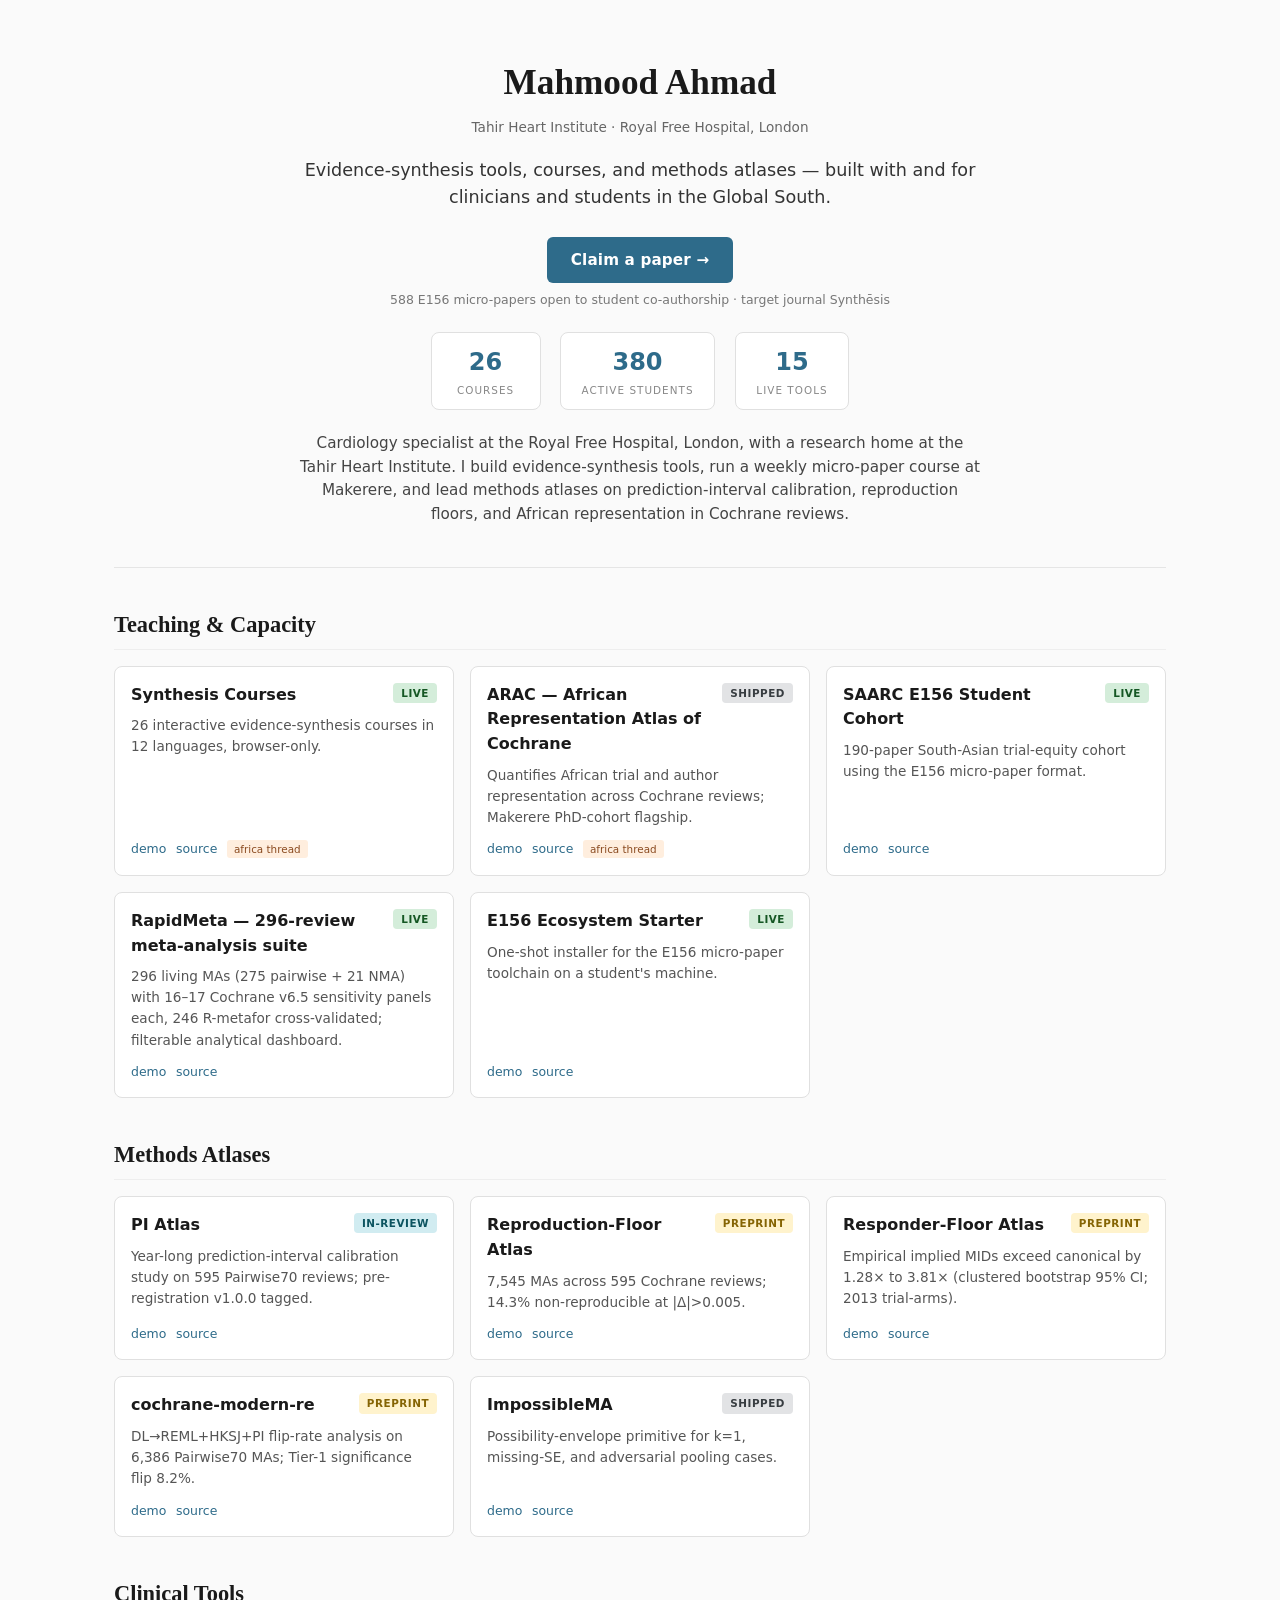
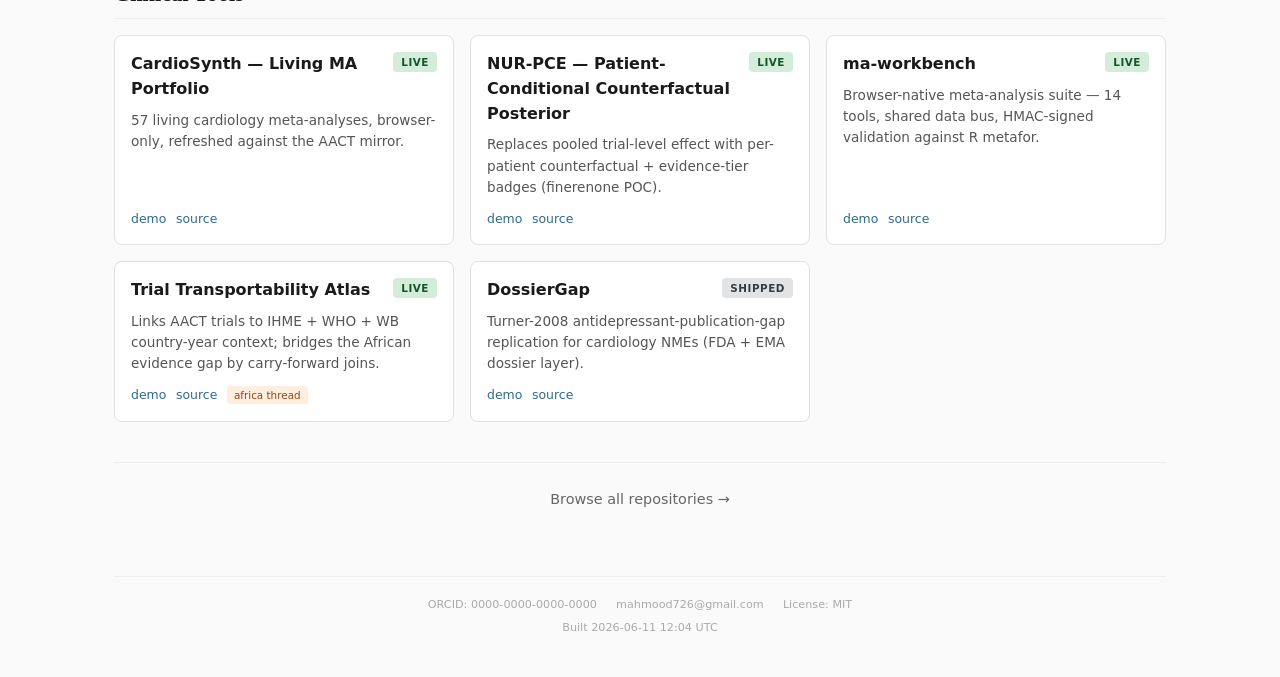
==== index.html @ eb9914f5 "build: regenerate index.html [skip ci]" ====
<!DOCTYPE html>
<html lang="en">
<head>
<meta charset="UTF-8">
<meta name="viewport" content="width=device-width,initial-scale=1">
<title>Mahmood Ahmad — Evidence Synthesis</title>
<meta property="og:title" content="Mahmood Ahmad — Evidence Synthesis">
<meta property="og:description" content="Evidence-synthesis tools, courses, and methods atlases — built with and for clinicians and students in the Global South.">
<link rel="stylesheet" href="styles/main.css">
</head>
<body>
<main class="page">

  <header class="hero">
    <h1 class="hero-name">Mahmood Ahmad</h1>
    <div class="hero-byline">
<span>Tahir Heart Institute</span> · <span>Royal Free Hospital, London</span>    </div>
    <p class="hero-oneliner">Evidence-synthesis tools, courses, and methods atlases — built with and for clinicians and students in the Global South.</p>
    <div class="hero-cta">
      <a href="https://mahmood726-cyber.github.io/e156/students.html" class="cta-button">Claim a paper →</a>
<div class="cta-subtext">588 E156 micro-papers open to student co-authorship · target journal Synthēsis</div>    </div>
    <div class="stats">
      <div class="stat-chip">
        <div class="stat-value">26</div>
        <div class="stat-label">COURSES</div>
      </div>
      <div class="stat-chip">
        <div class="stat-value">380</div>
        <div class="stat-label">ACTIVE STUDENTS</div>
      </div>
      <div class="stat-chip">
        <div class="stat-value">15</div>
        <div class="stat-label">LIVE TOOLS</div>
      </div>
    </div>
    <p class="about">Cardiology specialist at the Royal Free Hospital, London, with a research home at the Tahir Heart Institute. I build evidence-synthesis tools, run a weekly micro-paper course at Makerere, and lead methods atlases on prediction-interval calibration, reproduction floors, and African representation in Cochrane reviews.</p>
  </header>

  <section class="cards-section" id="section-teaching">
    <h2>Teaching &amp; Capacity</h2>
    <div class="card-grid">
      <article class="card" data-status="live">
        <header class="card-head">
          <h3 class="card-title">Synthesis Courses</h3>
          <span class="status-badge status-live">live</span>
        </header>
        <p class="card-oneliner">26 interactive evidence-synthesis courses in 12 languages, browser-only.</p>
        <footer class="card-foot">
          <a href="https://mahmood726-cyber.github.io/synthesis-courses/" class="card-link demo-link">demo</a>
          <a href="https://github.com/mahmood726-cyber/synthesis-courses" class="card-link repo-link">source</a>
<span class="thread-badge africa">africa thread</span>        </footer>
      </article>
      <article class="card" data-status="shipped">
        <header class="card-head">
          <h3 class="card-title">ARAC — African Representation Atlas of Cochrane</h3>
          <span class="status-badge status-shipped">shipped</span>
        </header>
        <p class="card-oneliner">Quantifies African trial and author representation across Cochrane reviews; Makerere PhD-cohort flagship.</p>
        <footer class="card-foot">
          <a href="https://github.com/mahmood726-cyber/arac" class="card-link demo-link">demo</a>
          <a href="https://github.com/mahmood726-cyber/arac" class="card-link repo-link">source</a>
<span class="thread-badge africa">africa thread</span>        </footer>
      </article>
      <article class="card" data-status="live">
        <header class="card-head">
          <h3 class="card-title">SAARC E156 Student Cohort</h3>
          <span class="status-badge status-live">live</span>
        </header>
        <p class="card-oneliner">190-paper South-Asian trial-equity cohort using the E156 micro-paper format.</p>
        <footer class="card-foot">
          <a href="https://github.com/mahmood726-cyber/saarc-e156-students" class="card-link demo-link">demo</a>
          <a href="https://github.com/mahmood726-cyber/saarc-e156-students" class="card-link repo-link">source</a>
        </footer>
      </article>
      <article class="card" data-status="live">
        <header class="card-head">
          <h3 class="card-title">RapidMeta — 296-review meta-analysis suite</h3>
          <span class="status-badge status-live">live</span>
        </header>
        <p class="card-oneliner">296 living MAs (275 pairwise + 21 NMA) with 16–17 Cochrane v6.5 sensitivity panels each, 246 R-metafor cross-validated; filterable analytical dashboard.</p>
        <footer class="card-foot">
          <a href="https://mahmood726-cyber.github.io/rapidmeta-finerenone/dashboard.html" class="card-link demo-link">demo</a>
          <a href="https://github.com/mahmood726-cyber/rapidmeta-finerenone" class="card-link repo-link">source</a>
        </footer>
      </article>
      <article class="card" data-status="live">
        <header class="card-head">
          <h3 class="card-title">E156 Ecosystem Starter</h3>
          <span class="status-badge status-live">live</span>
        </header>
        <p class="card-oneliner">One-shot installer for the E156 micro-paper toolchain on a student&#39;s machine.</p>
        <footer class="card-foot">
          <a href="https://github.com/mahmood726-cyber/e156-ecosystem-starter" class="card-link demo-link">demo</a>
          <a href="https://github.com/mahmood726-cyber/e156-ecosystem-starter" class="card-link repo-link">source</a>
        </footer>
      </article>
    </div>
  </section>
  <section class="cards-section" id="section-atlases">
    <h2>Methods Atlases</h2>
    <div class="card-grid">
      <article class="card" data-status="in-review">
        <header class="card-head">
          <h3 class="card-title">PI Atlas</h3>
          <span class="status-badge status-in-review">in-review</span>
        </header>
        <p class="card-oneliner">Year-long prediction-interval calibration study on 595 Pairwise70 reviews; pre-registration v1.0.0 tagged.</p>
        <footer class="card-foot">
          <a href="https://github.com/mahmood726-cyber/pi-atlas" class="card-link demo-link">demo</a>
          <a href="https://github.com/mahmood726-cyber/pi-atlas" class="card-link repo-link">source</a>
        </footer>
      </article>
      <article class="card" data-status="preprint">
        <header class="card-head">
          <h3 class="card-title">Reproduction-Floor Atlas</h3>
          <span class="status-badge status-preprint">preprint</span>
        </header>
        <p class="card-oneliner">7,545 MAs across 595 Cochrane reviews; 14.3% non-reproducible at |Δ|&gt;0.005.</p>
        <footer class="card-foot">
          <a href="https://mahmood726-cyber.github.io/repro-floor-atlas/" class="card-link demo-link">demo</a>
          <a href="https://github.com/mahmood726-cyber/repro-floor-atlas" class="card-link repo-link">source</a>
        </footer>
      </article>
      <article class="card" data-status="preprint">
        <header class="card-head">
          <h3 class="card-title">Responder-Floor Atlas</h3>
          <span class="status-badge status-preprint">preprint</span>
        </header>
        <p class="card-oneliner">Empirical implied MIDs exceed canonical by 1.28× to 3.81× (clustered bootstrap 95% CI; 2013 trial-arms).</p>
        <footer class="card-foot">
          <a href="https://mahmood726-cyber.github.io/responder-floor-atlas/" class="card-link demo-link">demo</a>
          <a href="https://github.com/mahmood726-cyber/responder-floor-atlas" class="card-link repo-link">source</a>
        </footer>
      </article>
      <article class="card" data-status="preprint">
        <header class="card-head">
          <h3 class="card-title">cochrane-modern-re</h3>
          <span class="status-badge status-preprint">preprint</span>
        </header>
        <p class="card-oneliner">DL→REML+HKSJ+PI flip-rate analysis on 6,386 Pairwise70 MAs; Tier-1 significance flip 8.2%.</p>
        <footer class="card-foot">
          <a href="https://mahmood726-cyber.github.io/cochrane-modern-re/" class="card-link demo-link">demo</a>
          <a href="https://github.com/mahmood726-cyber/cochrane-modern-re" class="card-link repo-link">source</a>
        </footer>
      </article>
      <article class="card" data-status="shipped">
        <header class="card-head">
          <h3 class="card-title">ImpossibleMA</h3>
          <span class="status-badge status-shipped">shipped</span>
        </header>
        <p class="card-oneliner">Possibility-envelope primitive for k=1, missing-SE, and adversarial pooling cases.</p>
        <footer class="card-foot">
          <a href="https://mahmood726-cyber.github.io/impossible-ma/" class="card-link demo-link">demo</a>
          <a href="https://github.com/mahmood726-cyber/impossible-ma" class="card-link repo-link">source</a>
        </footer>
      </article>
    </div>
  </section>
  <section class="cards-section" id="section-clinical">
    <h2>Clinical Tools</h2>
    <div class="card-grid">
      <article class="card" data-status="live">
        <header class="card-head">
          <h3 class="card-title">CardioSynth — Living MA Portfolio</h3>
          <span class="status-badge status-live">live</span>
        </header>
        <p class="card-oneliner">57 living cardiology meta-analyses, browser-only, refreshed against the AACT mirror.</p>
        <footer class="card-foot">
          <a href="https://mahmood726-cyber.github.io/cardiosynth/" class="card-link demo-link">demo</a>
          <a href="https://github.com/mahmood726-cyber/cardiosynth" class="card-link repo-link">source</a>
        </footer>
      </article>
      <article class="card" data-status="live">
        <header class="card-head">
          <h3 class="card-title">NUR-PCE — Patient-Conditional Counterfactual Posterior</h3>
          <span class="status-badge status-live">live</span>
        </header>
        <p class="card-oneliner">Replaces pooled trial-level effect with per-patient counterfactual + evidence-tier badges (finerenone POC).</p>
        <footer class="card-foot">
          <a href="https://mahmood726-cyber.github.io/nur-cardiorenal-poc/" class="card-link demo-link">demo</a>
          <a href="https://github.com/mahmood726-cyber/nur-cardiorenal-poc" class="card-link repo-link">source</a>
        </footer>
      </article>
      <article class="card" data-status="live">
        <header class="card-head">
          <h3 class="card-title">ma-workbench</h3>
          <span class="status-badge status-live">live</span>
        </header>
        <p class="card-oneliner">Browser-native meta-analysis suite — 14 tools, shared data bus, HMAC-signed validation against R metafor.</p>
        <footer class="card-foot">
          <a href="https://mahmood726-cyber.github.io/ma-workbench/" class="card-link demo-link">demo</a>
          <a href="https://github.com/mahmood726-cyber/ma-workbench" class="card-link repo-link">source</a>
        </footer>
      </article>
      <article class="card" data-status="live">
        <header class="card-head">
          <h3 class="card-title">Trial Transportability Atlas</h3>
          <span class="status-badge status-live">live</span>
        </header>
        <p class="card-oneliner">Links AACT trials to IHME + WHO + WB country-year context; bridges the African evidence gap by carry-forward joins.</p>
        <footer class="card-foot">
          <a href="https://github.com/mahmood726-cyber/trial-transportability-atlas-d-drive" class="card-link demo-link">demo</a>
          <a href="https://github.com/mahmood726-cyber/trial-transportability-atlas-d-drive" class="card-link repo-link">source</a>
<span class="thread-badge africa">africa thread</span>        </footer>
      </article>
      <article class="card" data-status="shipped">
        <header class="card-head">
          <h3 class="card-title">DossierGap</h3>
          <span class="status-badge status-shipped">shipped</span>
        </header>
        <p class="card-oneliner">Turner-2008 antidepressant-publication-gap replication for cardiology NMEs (FDA + EMA dossier layer).</p>
        <footer class="card-foot">
          <a href="https://github.com/mahmood726-cyber/dossiergap" class="card-link demo-link">demo</a>
          <a href="https://github.com/mahmood726-cyber/dossiergap" class="card-link repo-link">source</a>
        </footer>
      </article>
    </div>
  </section>

  <section class="browse-all">
    <a href="all/" class="browse-all-link">Browse all repositories →</a>
  </section>

  <footer class="page-foot">
    <div class="foot-meta">
<span>ORCID: 0000-0000-0000-0000</span><span>mahmood726@gmail.com</span><span>License: MIT</span>    </div>
    <div class="built-at">Built 2026-06-11 12:04 UTC</div>
  </footer>

</main>
</body>
</html>
---- styles/main.css ----
*{box-sizing:border-box;margin:0;padding:0}
body{font-family:system-ui,-apple-system,sans-serif;background:#fafafa;color:#1a1a1a;line-height:1.55}
.page{max-width:1100px;margin:0 auto;padding:2.5rem 1.5rem}
.hero{text-align:center;padding:1rem 0 2.5rem;border-bottom:1px solid #e5e5e5;margin-bottom:2.5rem}
.hero-name{font-family:Georgia,serif;font-size:2.2rem;margin-bottom:.4rem}
.hero-byline{font-size:.85rem;color:#666;margin-bottom:1.2rem}
.hero-oneliner{font-size:1.1rem;max-width:680px;margin:0 auto 1.6rem;color:#333}
.stats{display:flex;gap:1.2rem;justify-content:center;margin:1.4rem 0;flex-wrap:wrap}
.stat-chip{background:#fff;border:1px solid #e0e0e0;border-radius:8px;padding:.7rem 1.3rem;min-width:110px}
.stat-value{font-size:1.5rem;font-weight:700;color:#2E6B8A}
.stat-label{font-size:.65rem;color:#888;text-transform:uppercase;letter-spacing:.1em}
.about{max-width:680px;margin:1.4rem auto 0;color:#444;font-size:.95rem}
.hero-cta{margin:1.6rem auto .4rem;display:flex;flex-direction:column;align-items:center;gap:.45rem}
.cta-button{display:inline-block;background:#2E6B8A;color:#fff;padding:.7rem 1.5rem;border-radius:6px;text-decoration:none;font-weight:600;font-size:.95rem;letter-spacing:.01em;transition:background .15s}
.cta-button:hover{background:#1f4a63}
.cta-subtext{font-size:.78rem;color:#777;max-width:560px;text-align:center}
.cards-section{margin-bottom:2.5rem}
.cards-section h2{font-family:Georgia,serif;font-size:1.4rem;margin-bottom:1rem;border-bottom:1px solid #eee;padding-bottom:.4rem}
.card-grid{display:grid;grid-template-columns:repeat(auto-fill,minmax(320px,1fr));gap:1rem}
.card{background:#fff;border:1px solid #e0e0e0;border-radius:8px;padding:1rem;display:flex;flex-direction:column}
.card-head{display:flex;justify-content:space-between;align-items:flex-start;gap:.6rem;margin-bottom:.5rem}
.card-title{font-size:1rem;font-weight:600}
.card-oneliner{font-size:.85rem;color:#555;flex:1;margin-bottom:.7rem}
.card-foot{display:flex;gap:.6rem;align-items:center;flex-wrap:wrap;font-size:.78rem}
.card-link{color:#2E6B8A;text-decoration:none}
.card-link:hover{text-decoration:underline}
.status-badge{font-size:.65rem;padding:2px 8px;border-radius:4px;font-weight:600;text-transform:uppercase;letter-spacing:.05em}
.status-live{background:#d4edda;color:#155724}
.status-preprint{background:#fff3cd;color:#856404}
.status-in-review{background:#d1ecf1;color:#0c5460}
.status-submitted{background:#d4edda;color:#155724}
.status-shipped{background:#e2e3e5;color:#383d41}
.status-draft{background:#f8d7da;color:#721c24}
.thread-badge.africa{background:#ffeede;color:#8a4a1f;font-size:.65rem;padding:1px 7px;border-radius:3px}
.browse-all{text-align:center;padding:1.5rem 0;border-top:1px solid #eee;margin-top:1rem}
.browse-all-link{color:#666;font-size:.9rem;text-decoration:none}
.browse-all-link:hover{color:#2E6B8A;text-decoration:underline}
.page-foot{margin-top:2.5rem;padding-top:1.2rem;border-top:1px solid #eee;text-align:center;font-size:.7rem;color:#aaa}
.foot-meta{display:flex;gap:1.2rem;justify-content:center;flex-wrap:wrap;margin-bottom:.4rem}
@media(max-width:600px){.hero-name{font-size:1.7rem}.card-grid{grid-template-columns:1fr}}
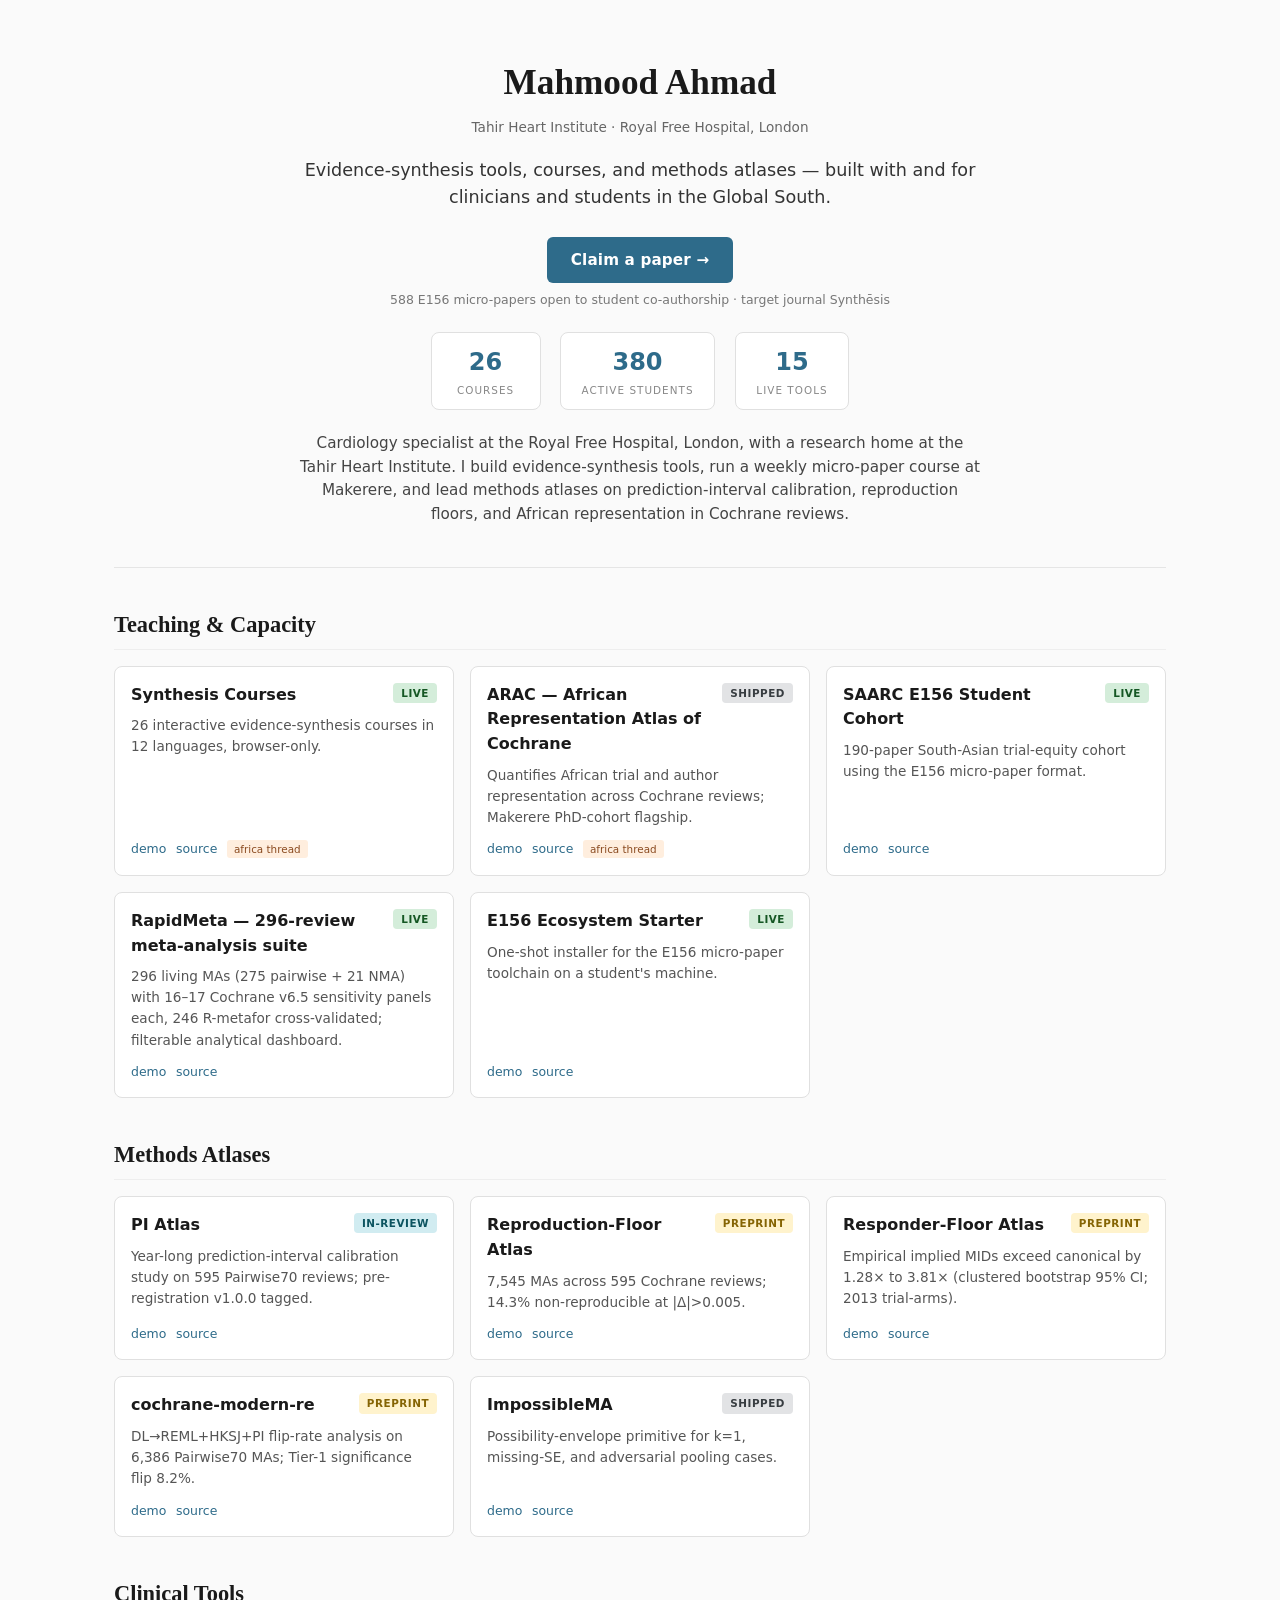
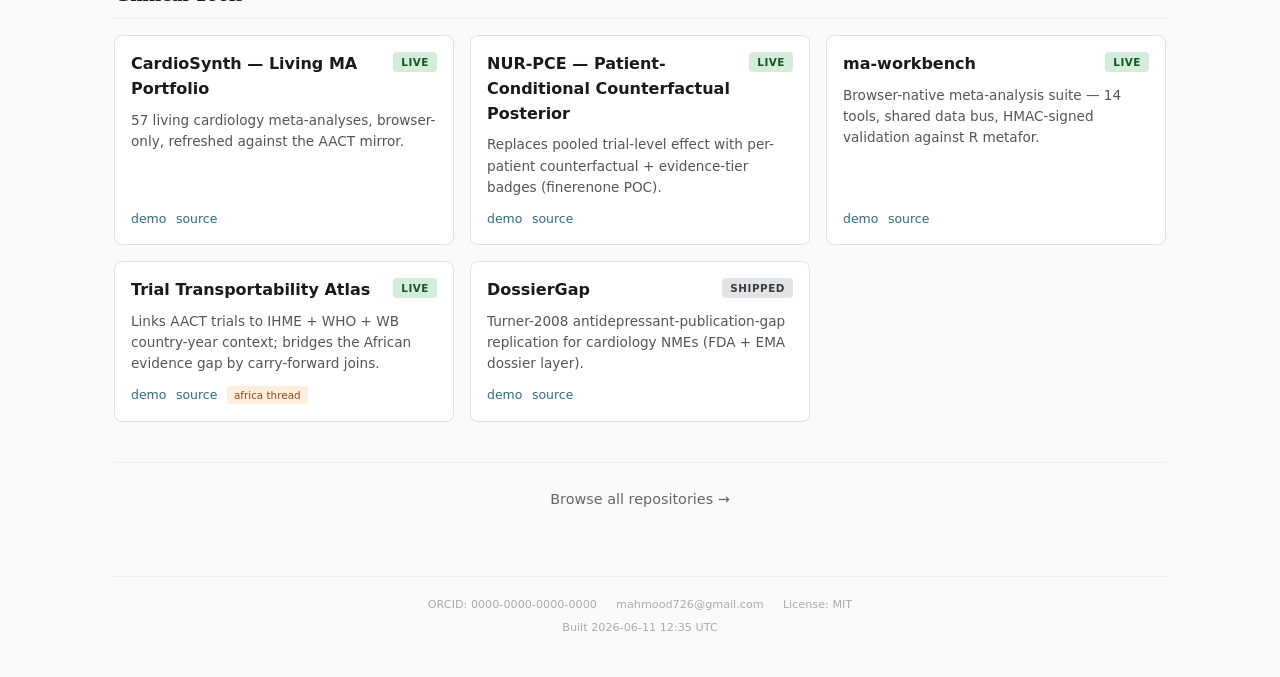
==== commit 7f950739: "build: regenerate index.html [skip ci]" ====
--- a/index.html
+++ b/index.html
@@ -224,7 +224,7 @@
   <footer class="page-foot">
     <div class="foot-meta">
 <span>ORCID: 0000-0000-0000-0000</span><span>mahmood726@gmail.com</span><span>License: MIT</span>    </div>
-    <div class="built-at">Built 2026-06-11 12:04 UTC</div>
+    <div class="built-at">Built 2026-06-11 12:35 UTC</div>
   </footer>
 
 </main>
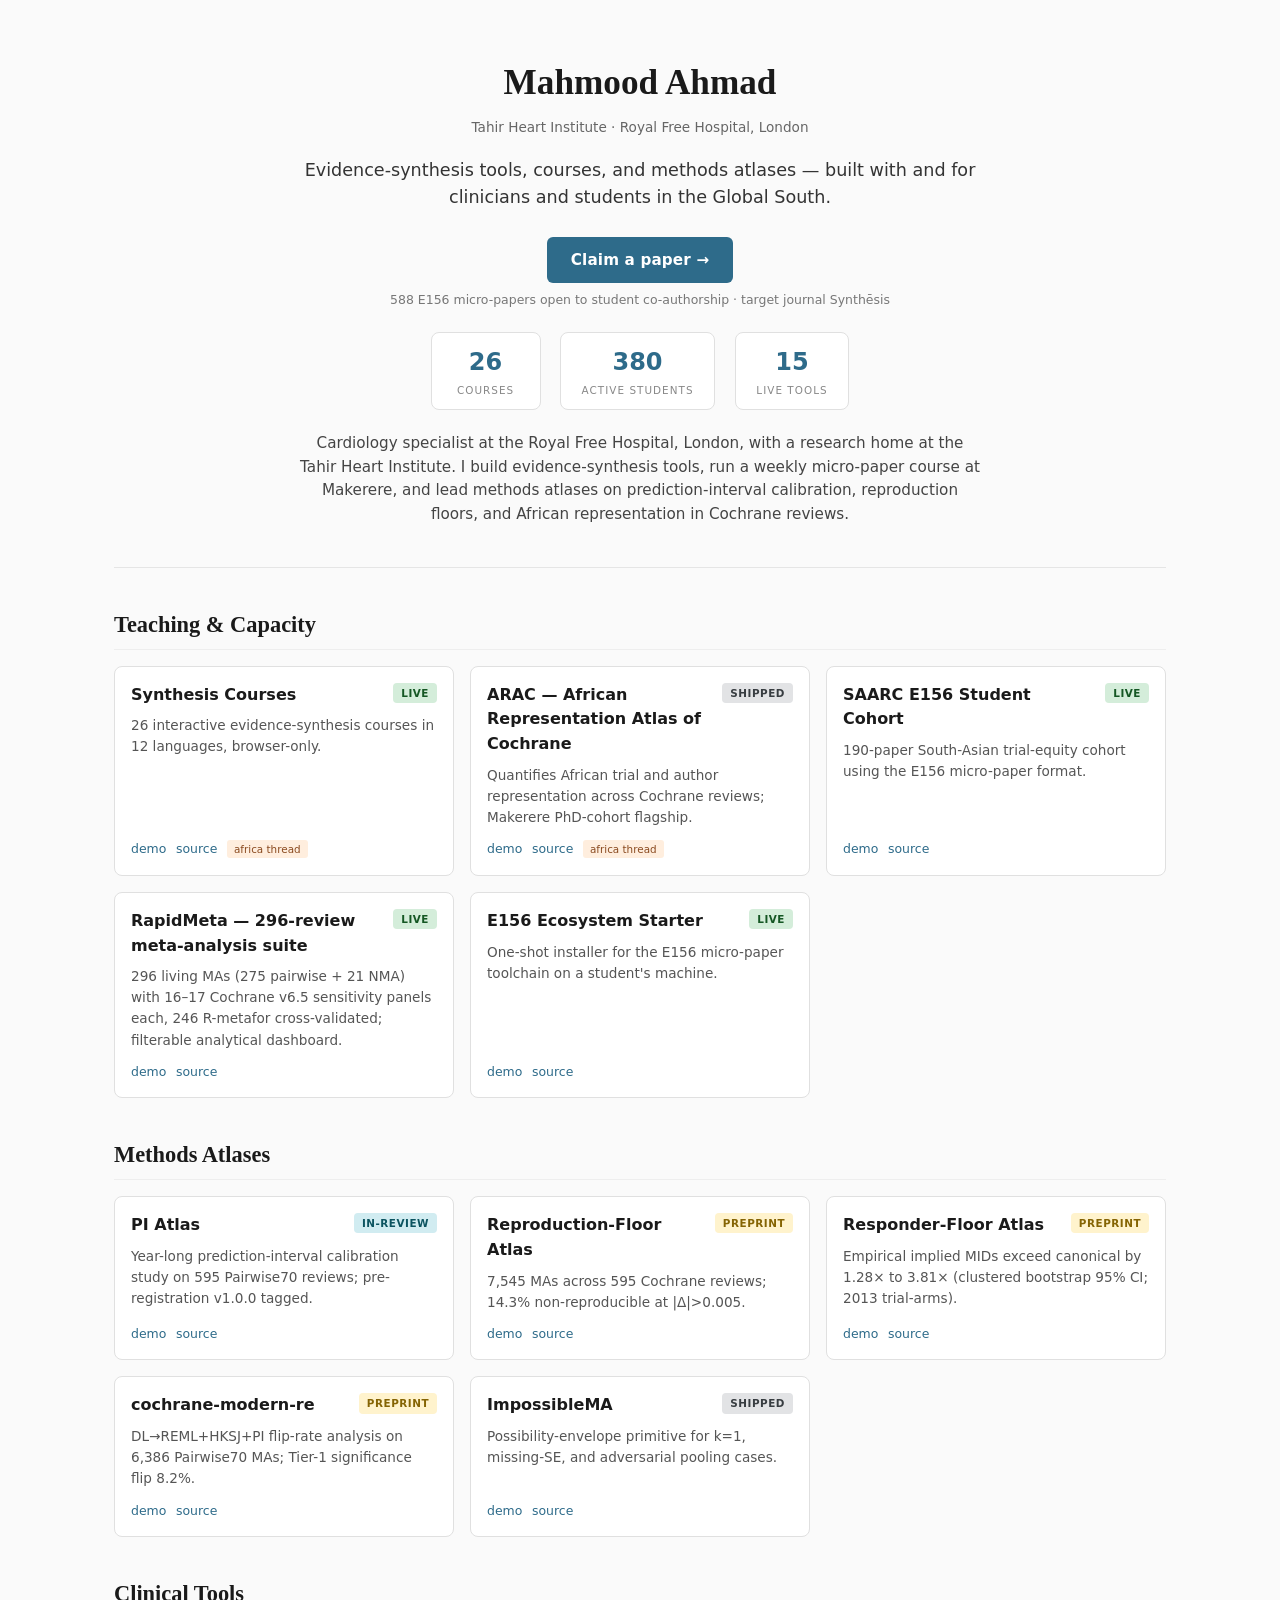
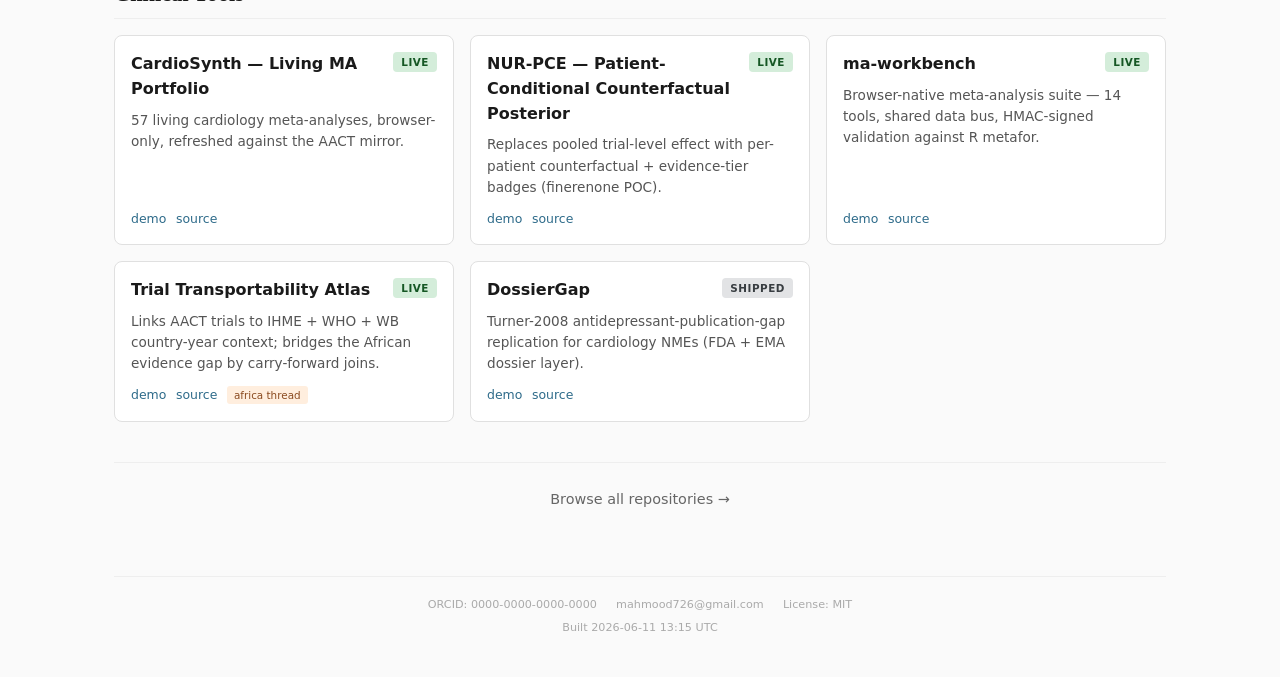
==== commit daf0b533: "build: regenerate index.html [skip ci]" ====
--- a/index.html
+++ b/index.html
@@ -224,7 +224,7 @@
   <footer class="page-foot">
     <div class="foot-meta">
 <span>ORCID: 0000-0000-0000-0000</span><span>mahmood726@gmail.com</span><span>License: MIT</span>    </div>
-    <div class="built-at">Built 2026-06-11 12:35 UTC</div>
+    <div class="built-at">Built 2026-06-11 13:15 UTC</div>
   </footer>
 
 </main>
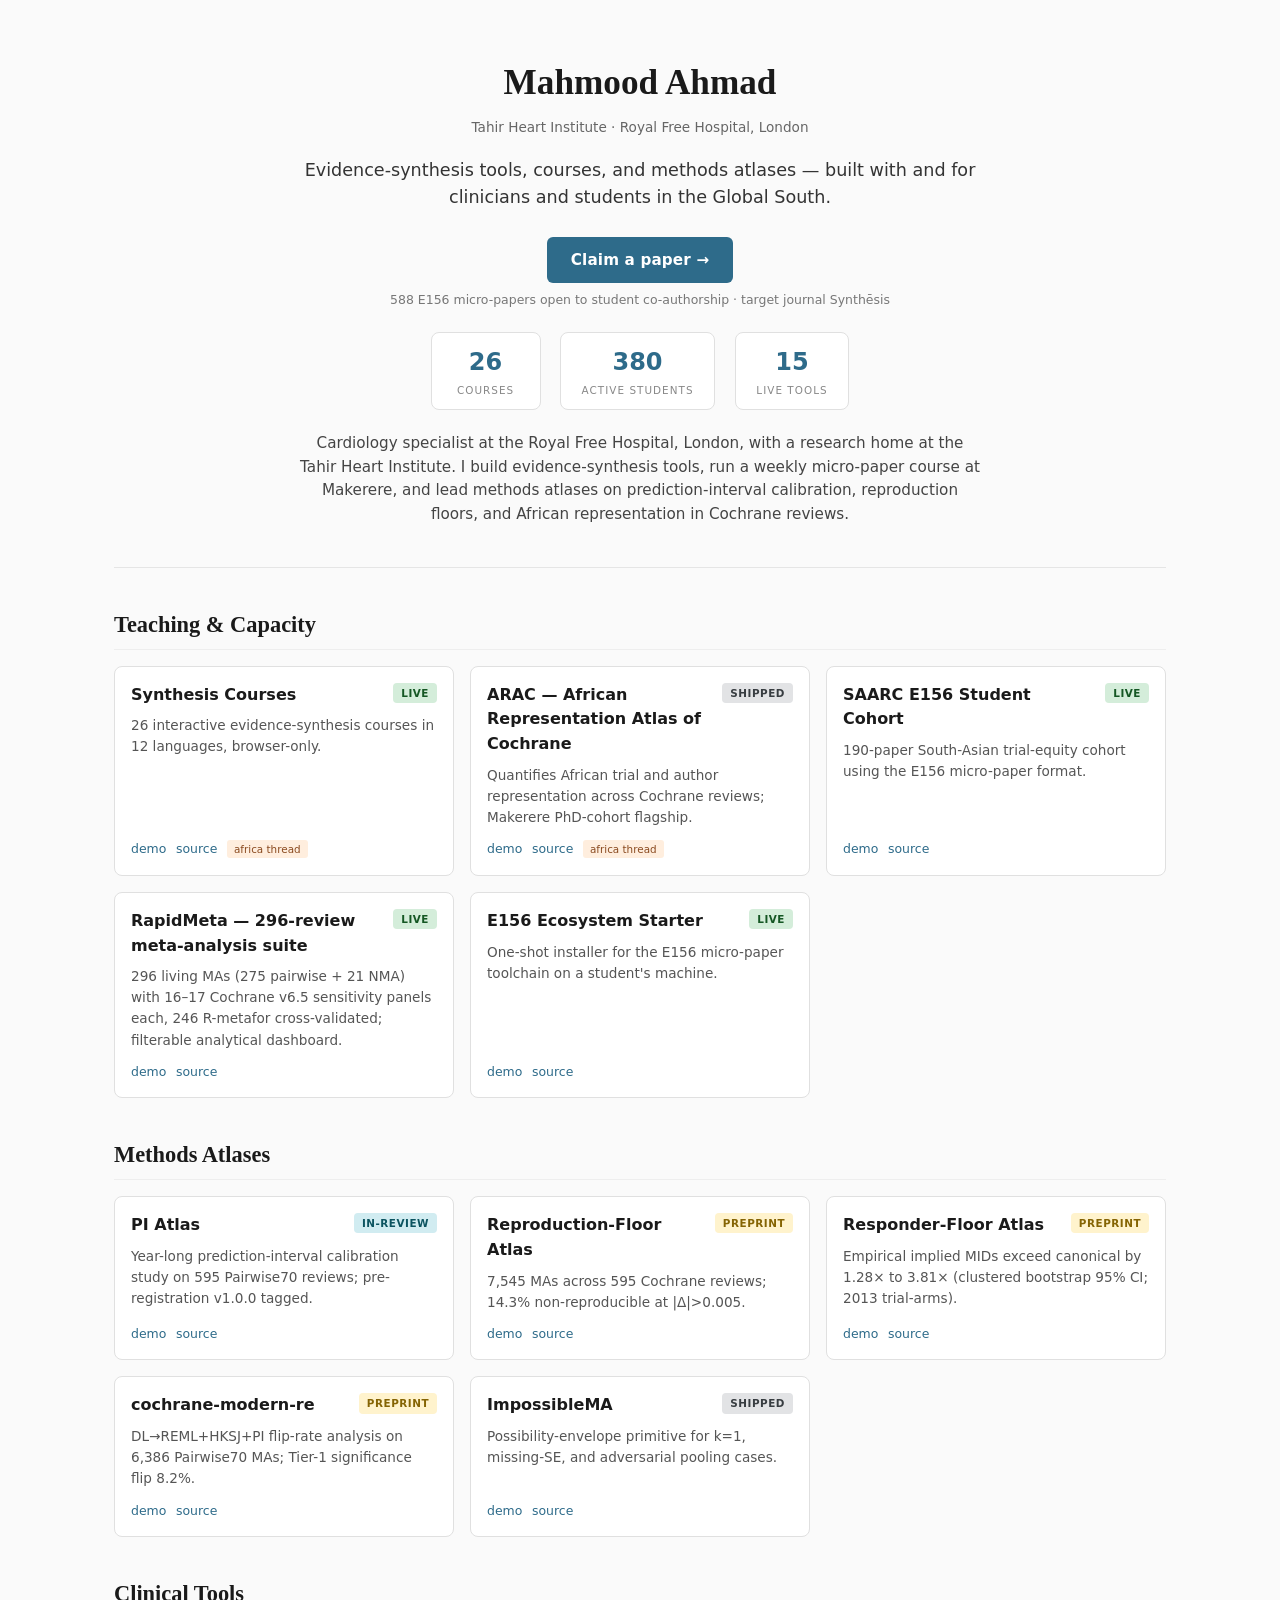
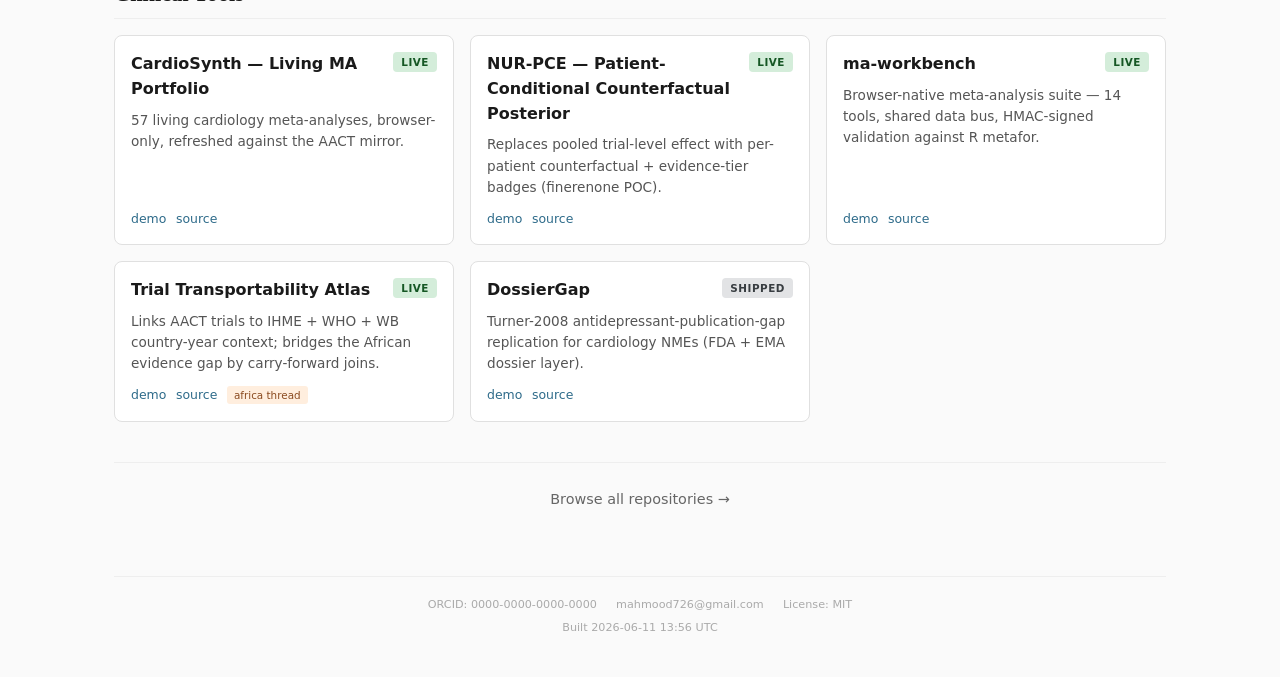
==== commit e64b93a9: "build: regenerate index.html [skip ci]" ====
--- a/index.html
+++ b/index.html
@@ -224,7 +224,7 @@
   <footer class="page-foot">
     <div class="foot-meta">
 <span>ORCID: 0000-0000-0000-0000</span><span>mahmood726@gmail.com</span><span>License: MIT</span>    </div>
-    <div class="built-at">Built 2026-06-11 13:15 UTC</div>
+    <div class="built-at">Built 2026-06-11 13:56 UTC</div>
   </footer>
 
 </main>
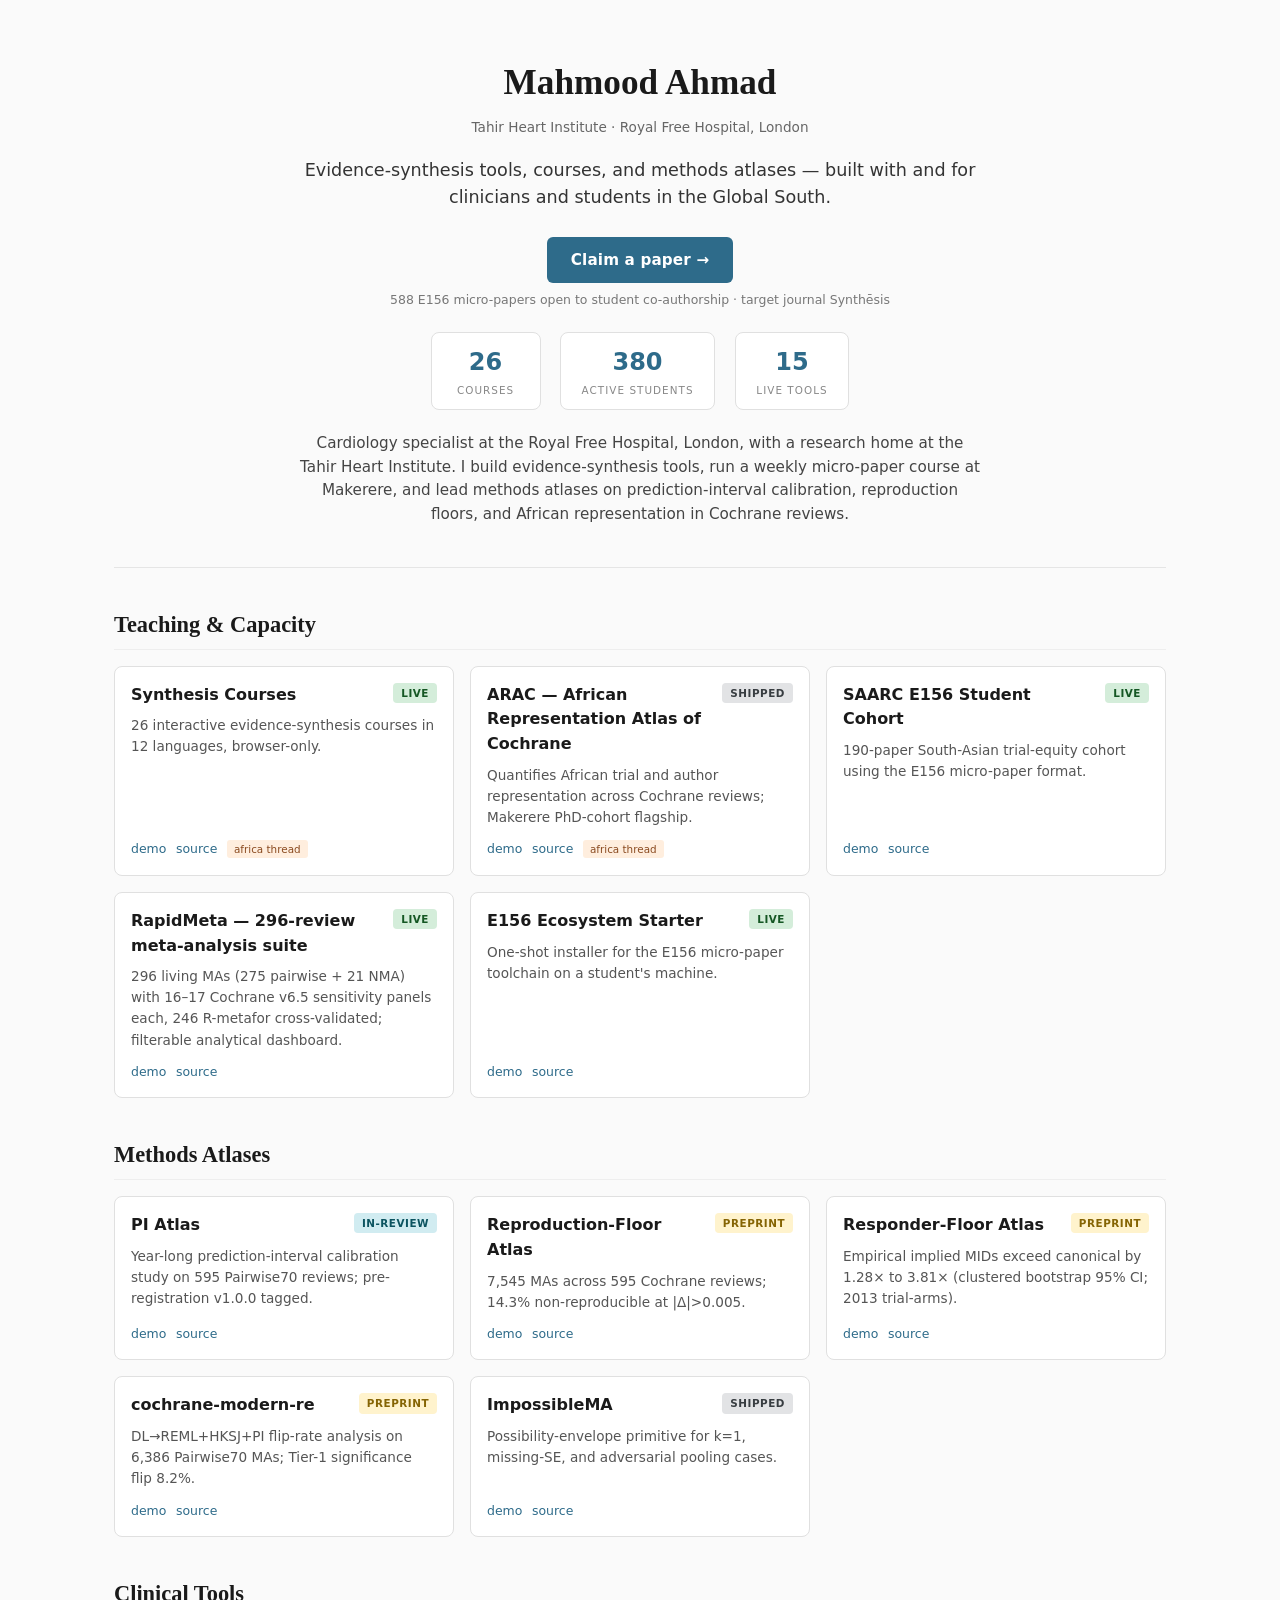
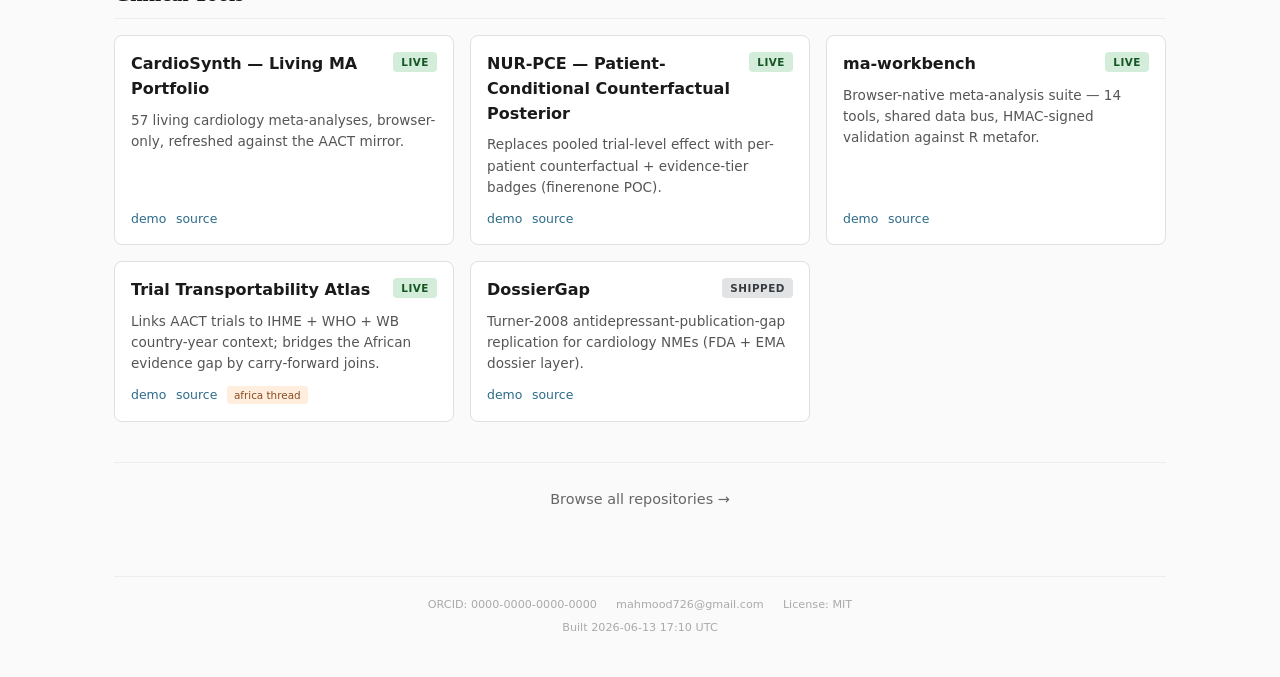
==== commit 02a6cd71: "build: regenerate index.html [skip ci]" ====
--- a/index.html
+++ b/index.html
@@ -224,7 +224,7 @@
   <footer class="page-foot">
     <div class="foot-meta">
 <span>ORCID: 0000-0000-0000-0000</span><span>mahmood726@gmail.com</span><span>License: MIT</span>    </div>
-    <div class="built-at">Built 2026-06-11 13:56 UTC</div>
+    <div class="built-at">Built 2026-06-13 17:10 UTC</div>
   </footer>
 
 </main>
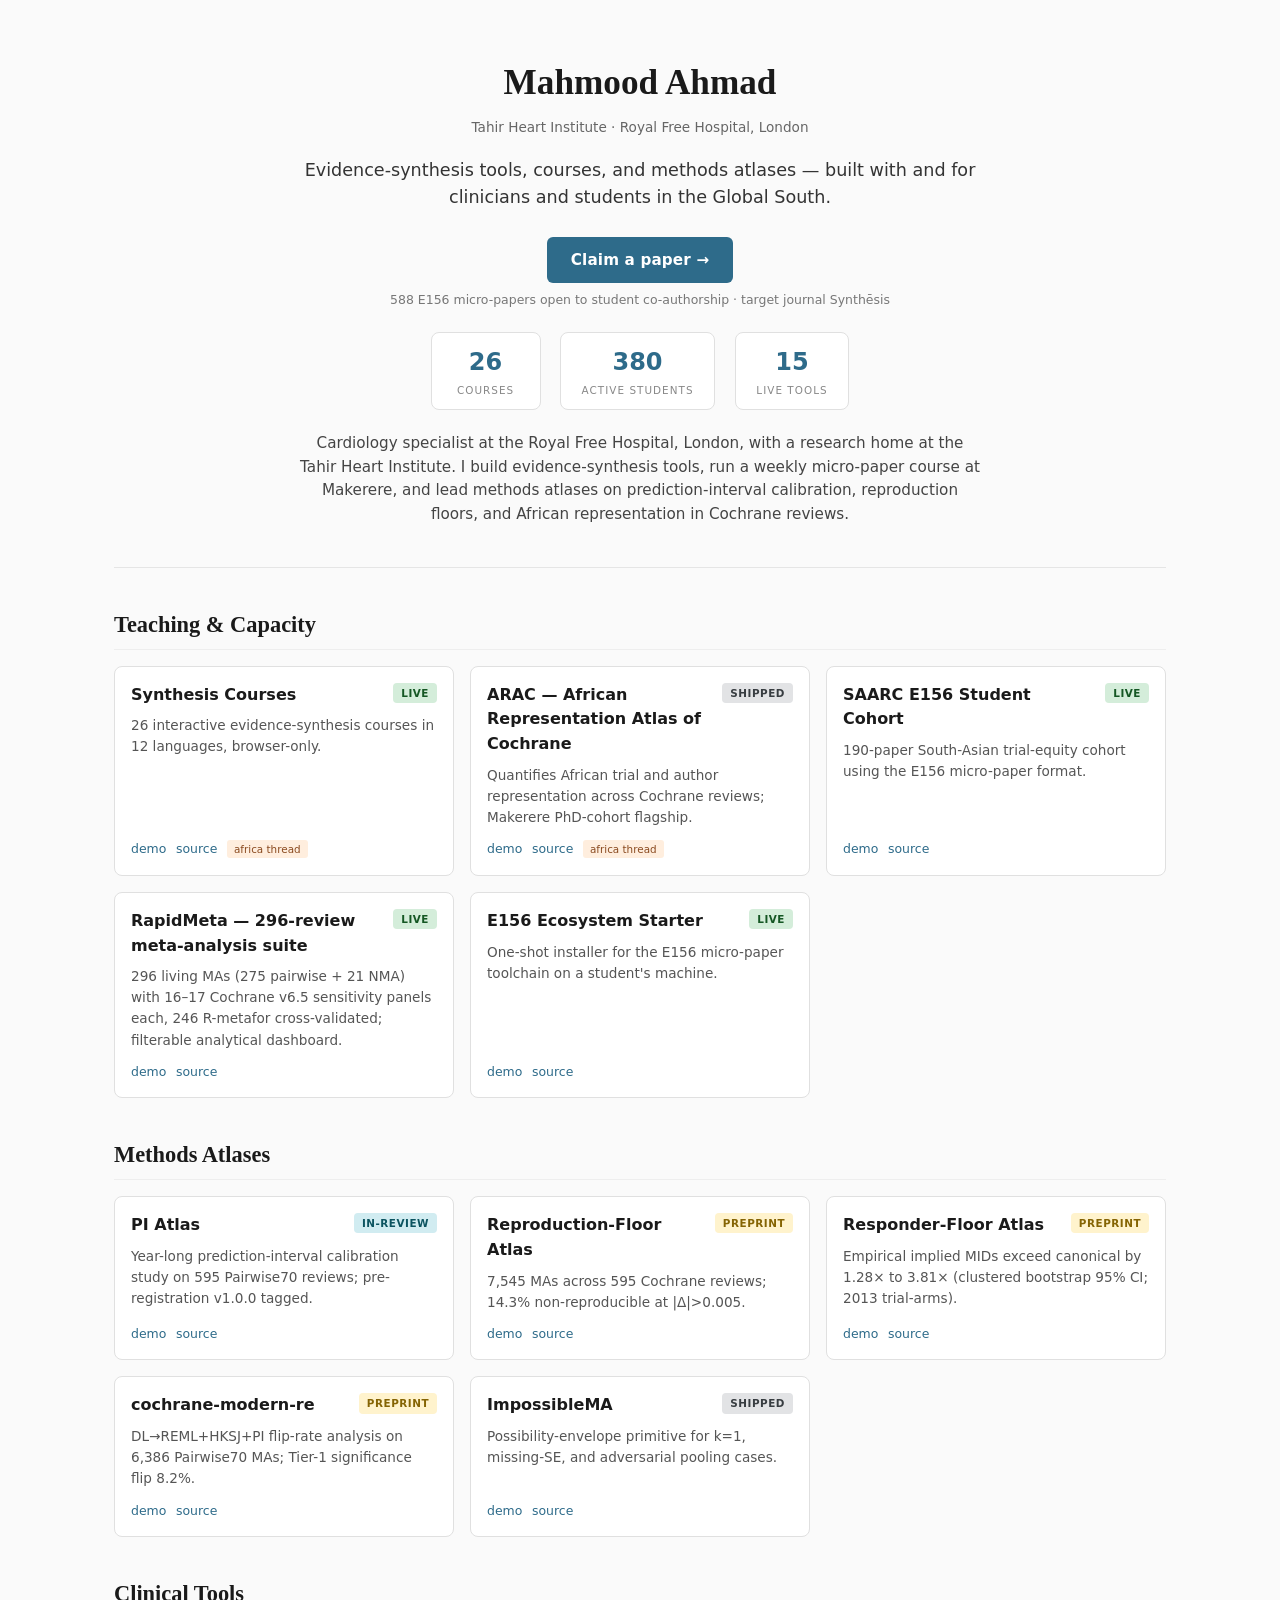
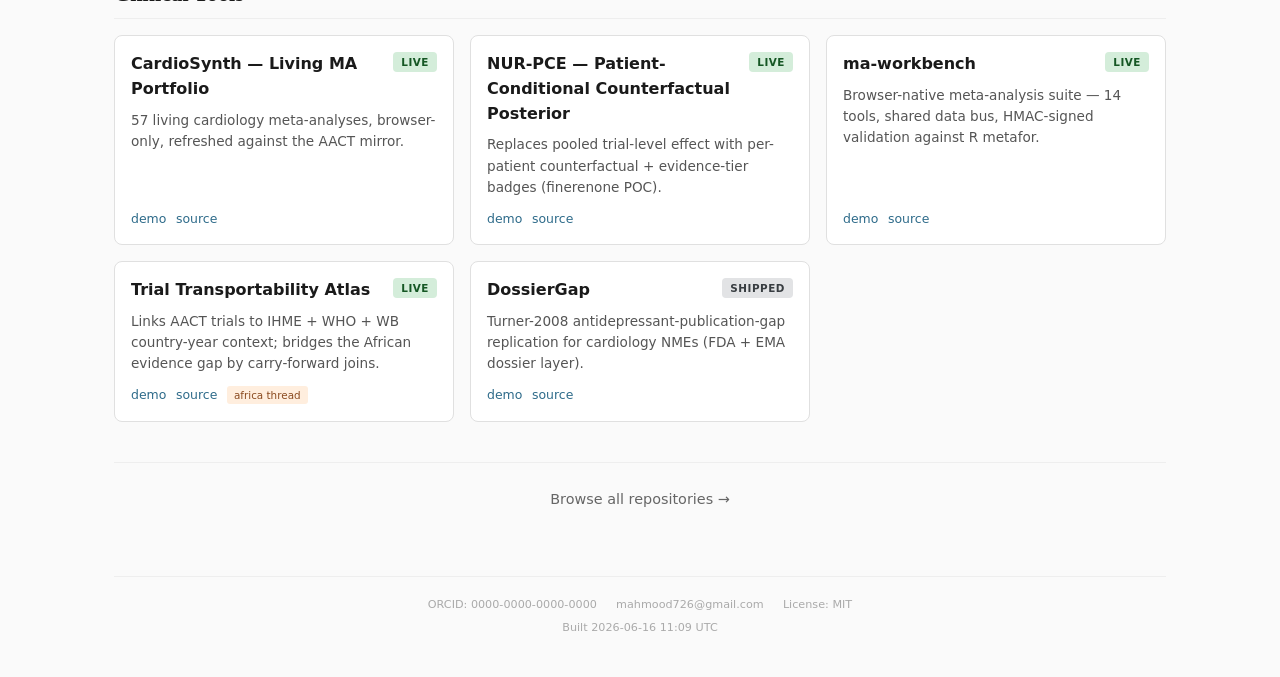
==== commit 6c570702: "build: regenerate index.html [skip ci]" ====
--- a/index.html
+++ b/index.html
@@ -224,7 +224,7 @@
   <footer class="page-foot">
     <div class="foot-meta">
 <span>ORCID: 0000-0000-0000-0000</span><span>mahmood726@gmail.com</span><span>License: MIT</span>    </div>
-    <div class="built-at">Built 2026-06-13 17:10 UTC</div>
+    <div class="built-at">Built 2026-06-16 11:09 UTC</div>
   </footer>
 
 </main>
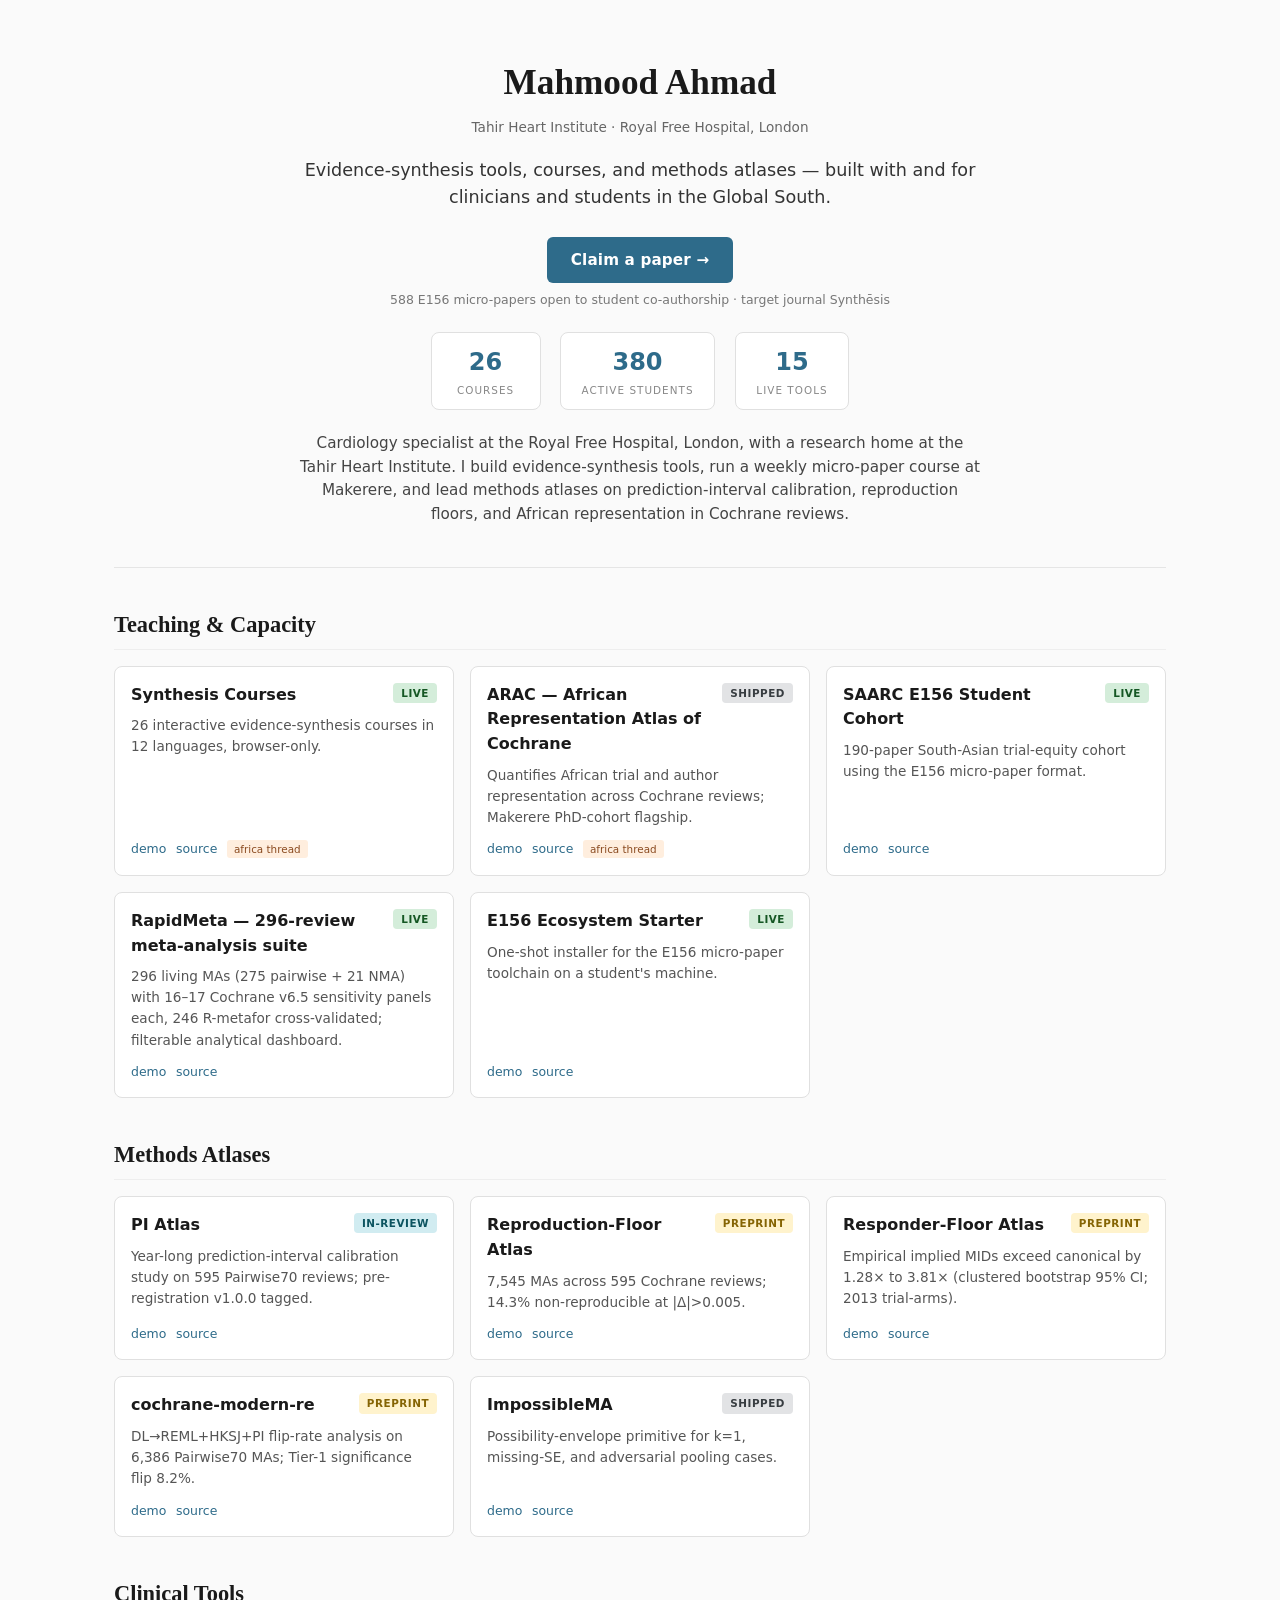
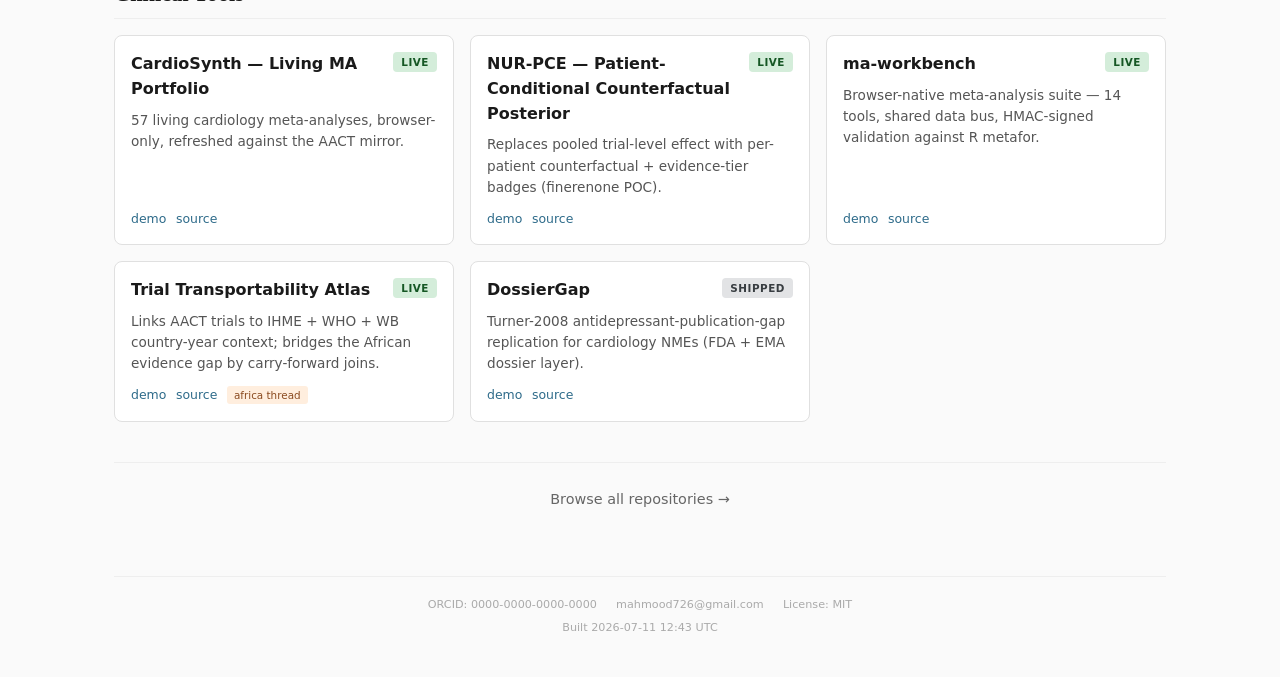
==== commit 96281c7b: "build: regenerate index.html [skip ci]" ====
--- a/index.html
+++ b/index.html
@@ -224,7 +224,7 @@
   <footer class="page-foot">
     <div class="foot-meta">
 <span>ORCID: 0000-0000-0000-0000</span><span>mahmood726@gmail.com</span><span>License: MIT</span>    </div>
-    <div class="built-at">Built 2026-06-16 11:09 UTC</div>
+    <div class="built-at">Built 2026-07-11 12:43 UTC</div>
   </footer>
 
 </main>
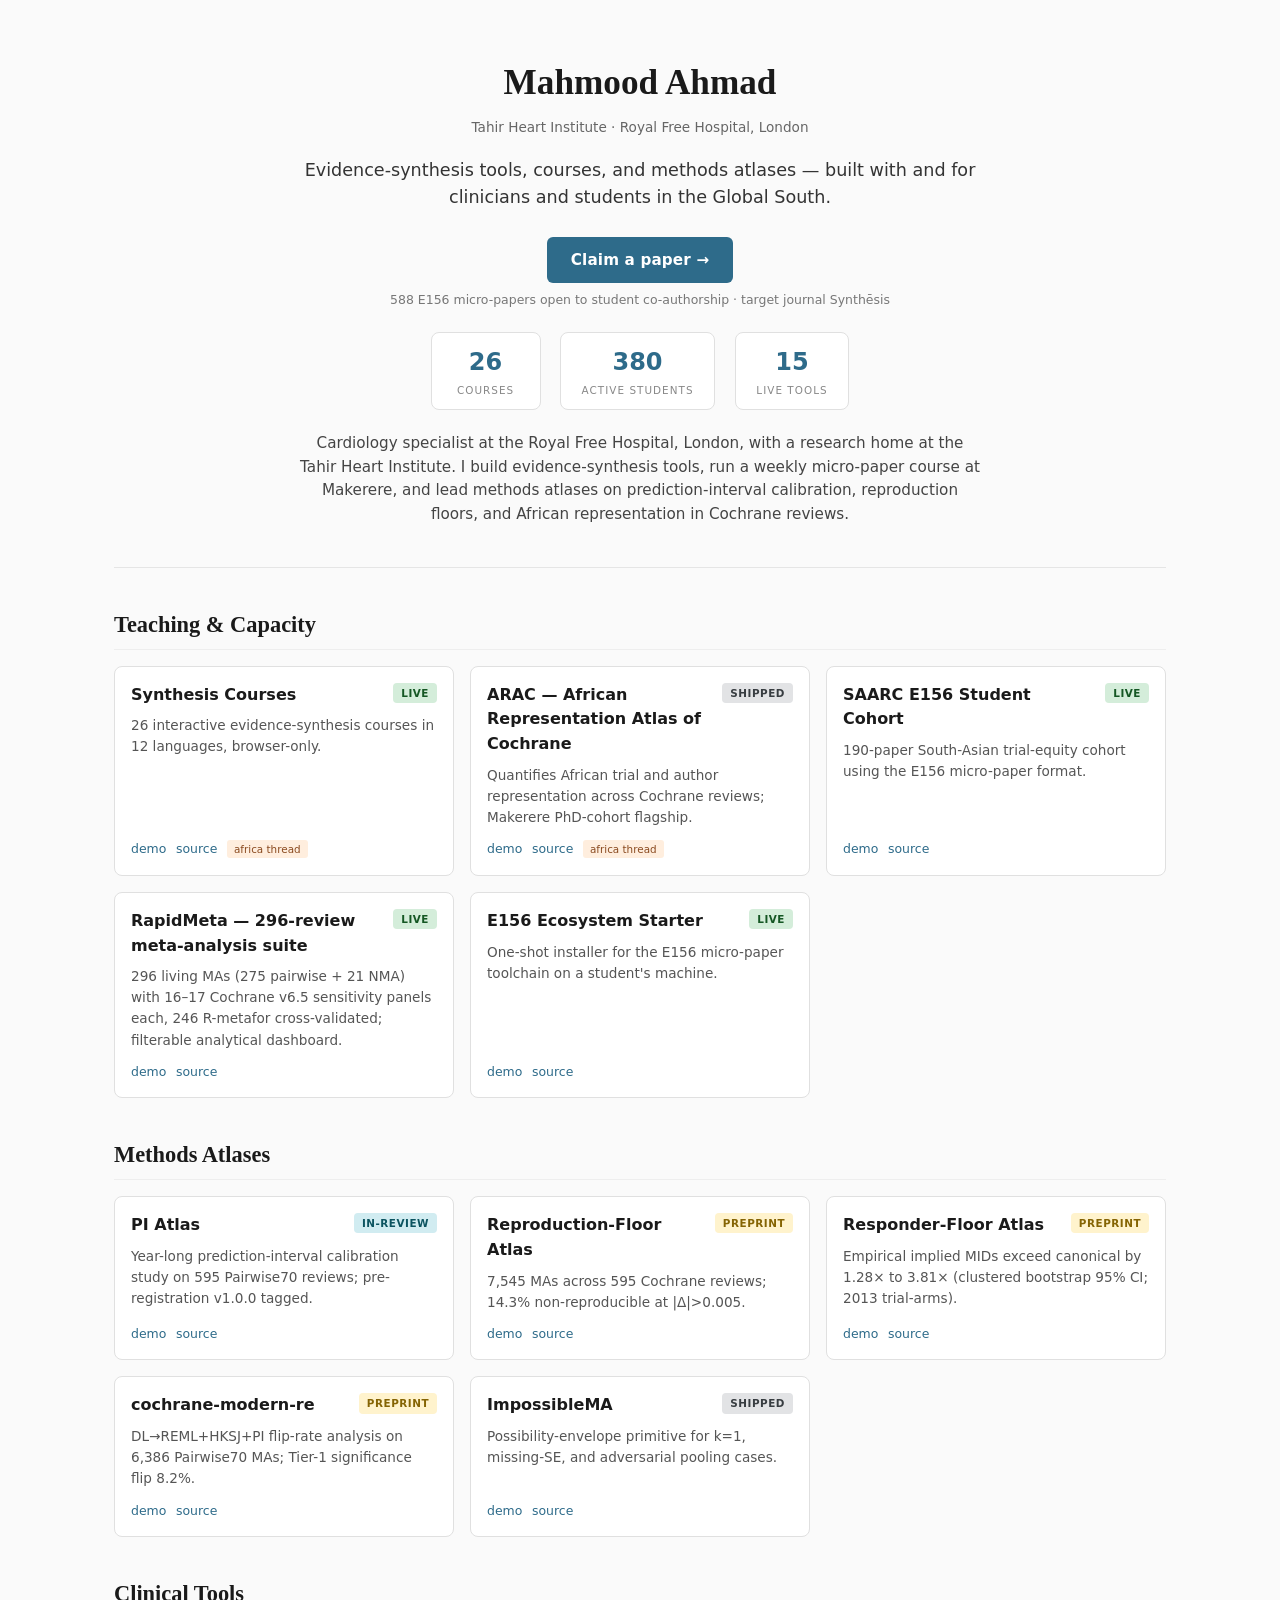
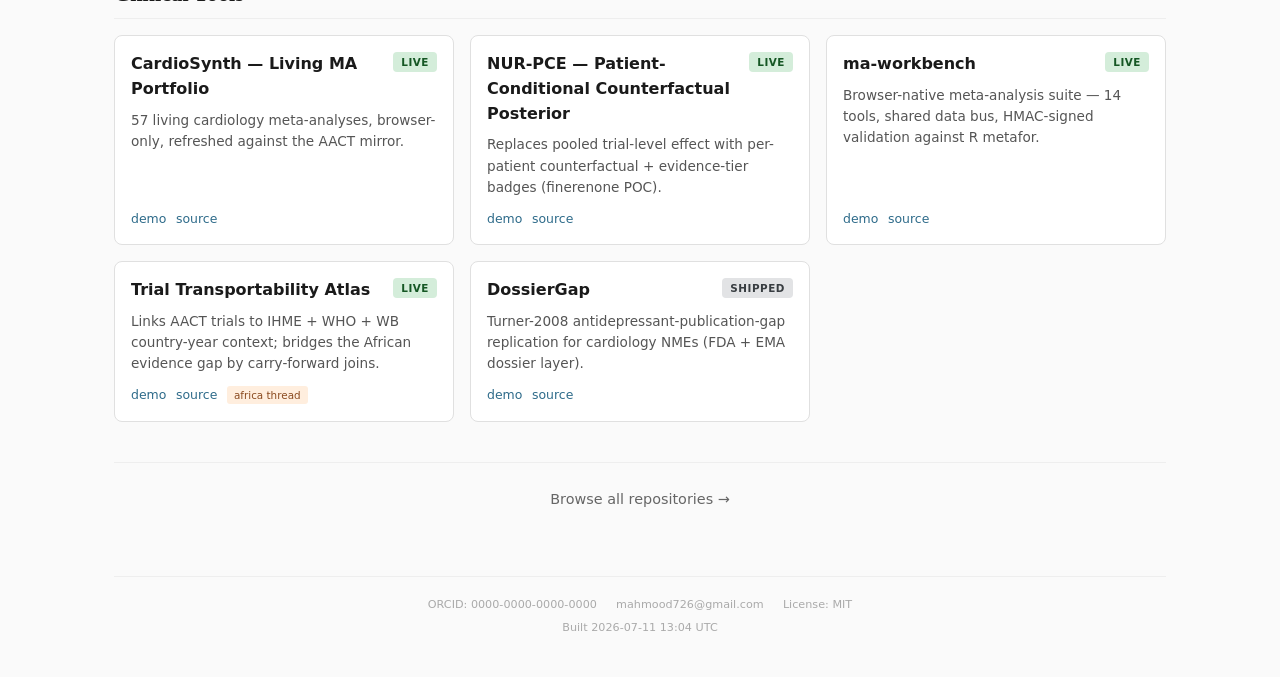
==== commit e7f9bacb: "build: regenerate index.html [skip ci]" ====
--- a/index.html
+++ b/index.html
@@ -224,7 +224,7 @@
   <footer class="page-foot">
     <div class="foot-meta">
 <span>ORCID: 0000-0000-0000-0000</span><span>mahmood726@gmail.com</span><span>License: MIT</span>    </div>
-    <div class="built-at">Built 2026-07-11 12:43 UTC</div>
+    <div class="built-at">Built 2026-07-11 13:04 UTC</div>
   </footer>
 
 </main>
